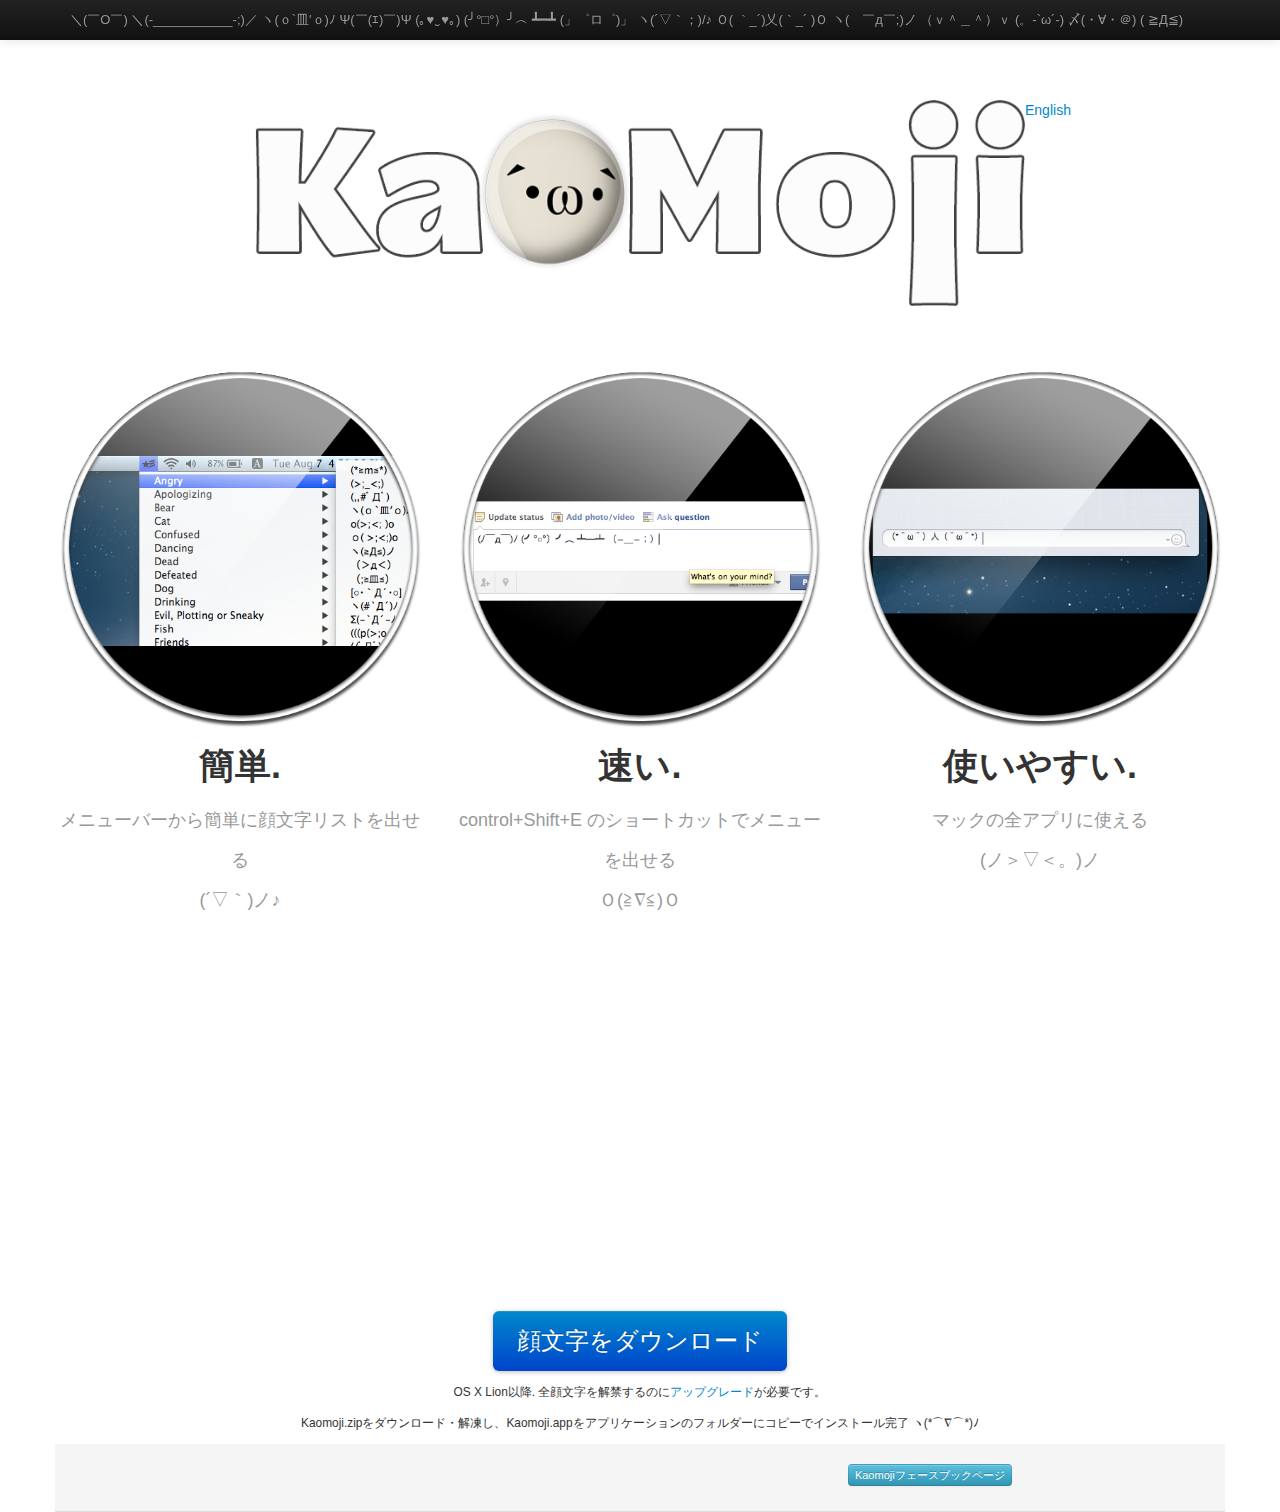
==== ja/index.html @ 056622c2 "fix youtube position" ====
<!DOCTYPE html>
<html lang="en">
  <head>
    <meta charset="utf-8">
    <title>Macで顔文字</title>
    <link rel="shortcut icon" href="../favicon.ico">
    <meta name="viewport" content="width=device-width, initial-scale=1.0">
	<meta name="keywords" content="kaomoji, mac, osx, input, japan, cute, emoji, 顔文字, otaku, text, lion, mountain lion, apple, japanese emoticons, japanese smileys, smileys, emoticons, dropdown, menu, feeling, 顔文字辞書, 辞書, japanese, 日本, 日本人, 可愛い, 日本語入力">
	<meta name="description" content="Kaomoji for Mac (Kaomoji Mac) is a Mac OS X app that lets you enter japanese emoji or kaomoji like this ψ(｀∇´)ψ or this （＾ｖ＾） easily and fast from the dropdown menu. 顔文字 Mac. Mac OS Xに顔文字をインストール。Macでも顔文字。日本語入力か顔文字。">
  <meta name="author" content="Nico Prananta" />
	<meta property="og:title" content="Macで顔文字" />
<meta property="og:type" content="website" />
<meta property="og:url" content="http://kaomojiapp.com/ja/index.html" />
<meta property="og:image" content="http://kaomojiapp.com/assets/img/defaultimage.png" />
<meta property="og:site_name" content="Macで顔文字" />
<meta property="og:description" content="Kaomoji app for Macはドロップダウンメニューからψ(｀∇´)ψ や（＾ｖ＾）のような顔文字を簡単に記入できるマックのアプリです。">
<meta property="fb:admins" content="774582974" />

    <!-- Le styles -->
    <link href="../assets/css/bootstrap.css" rel="stylesheet">
    <link href="../assets/css/docs.css" rel="stylesheet">
    <link href="../assets/js/google-code-prettify/prettify.css" rel="stylesheet">
    <style>
      body {
        padding-top: 60px; /* 60px to make the container go all the way to the bottom of the topbar */
      }
    </style>
    <link href="../assets/css/bootstrap-responsive.css" rel="stylesheet">

    <!-- Le HTML5 shim, for IE6-8 support of HTML5 elements -->
    <!--[if lt IE 9]>
      <script src="http://html5shim.googlecode.com/svn/trunk/html5.js"></script>
    <![endif]-->

    <!-- Le fav and touch icons -->
    <link rel="shortcut icon" href="../assets/ico/favicon.ico">
    <link rel="apple-touch-icon-precomposed" sizes="144x144" href="../assets/ico/apple-touch-icon-144-precomposed.png">
    <link rel="apple-touch-icon-precomposed" sizes="114x114" href="../assets/ico/apple-touch-icon-114-precomposed.png">
    <link rel="apple-touch-icon-precomposed" sizes="72x72" href="../assets/ico/apple-touch-icon-72-precomposed.png">
    <link rel="apple-touch-icon-precomposed" href="../assets/ico/apple-touch-icon-57-precomposed.png">

<script type="text/javascript">

  var _gaq = _gaq || [];
  _gaq.push(['_setAccount', 'UA-34351430-1']);
  _gaq.push(['_setDomainName', 'kaomojiapp.com']);
  _gaq.push(['_trackPageview']);

  (function() {
    var ga = document.createElement('script'); ga.type = 'text/javascript'; ga.async = true;
    ga.src = ('https:' == document.location.protocol ? 'https://ssl' : 'http://www') + '.google-analytics.com/ga.js';
    var s = document.getElementsByTagName('script')[0]; s.parentNode.insertBefore(ga, s);
  })();

</script>

  </head>

  <body>
<div id="fb-root"></div>
<script>(function(d, s, id) {
  var js, fjs = d.getElementsByTagName(s)[0];
  if (d.getElementById(id)) return;
  js = d.createElement(s); js.id = id;
  js.src = "//connect.facebook.net/en_GB/all.js#xfbml=1&appId=428058843906519";
  fjs.parentNode.insertBefore(js, fjs);
}(document, 'script', 'facebook-jssdk'));</script>
    <div class="navbar navbar-inverse navbar-fixed-top">
      <div class="navbar-inner">
        <div class="container">
            <ul class="nav">
              <li class="visible-tablet" align="center"><a href="#">&nbsp;&nbsp;&nbsp;&nbsp;&nbsp;&nbsp;&nbsp;&nbsp;&nbsp;&nbsp;&nbsp;&nbsp;&nbsp;＼(￣O￣)  ＼(-___________-;)／  ヽ(ｏ`皿′ｏ)ﾉ  Ψ(￣(ｴ)￣)Ψ   (｡♥‿♥｡)  (╯°□°）╯︵ ┻━┻  (」゜ロ゜)」ヽ(´▽｀；)/♪</a></li>
              <li class="visible-desktop" align="center"><a href="#">＼(￣O￣)  ＼(-___________-;)／  ヽ(ｏ`皿′ｏ)ﾉ  Ψ(￣(ｴ)￣)Ψ   (｡♥‿♥｡)  (╯°□°）╯︵ ┻━┻  (」゜ロ゜)」  ヽ(´▽｀；)/♪ Ｏ( ｀_´)乂(｀_´ )Ｏ ヽ(　￣д￣;)ノ （ｖ＾＿＾）ｖ (。-`ω´-) 〆(・∀・＠) ( ≧Д≦)</a></li>
              <li class="visible-phone" align="center"><a href="#">＼(￣O￣)  ＼(-___________-;)／  ヽ(ｏ`皿′ｏ)ﾉ </a></li>
            </ul>
        </div>
      </div>
    </div>

    <div class="container">
    	<br/><br/>
    	<div class="row">
    		<div class="span8 offset2">
    			<img src="../assets/img/kaomoji-logo.png">
    		</div>
        <a href="../index.html">English</a>
    	</div>
    	<br/><br/><br/>
    	<div class="row">
    		<div class="span4">
    			<img src="../assets/img/Kaomoji-menubar.png">
    			<h1 align="center">簡単.</h1>
    			<h2 align="center"><small>メニューバーから簡単に顔文字リストを出せる  <br/>(´▽｀)ノ♪</small></h2>
    		</div>
    		<div class="span4">
    			<img src="../assets/img/Kaomoji-facebook.png">
    			<h1 align="center">速い.</h1>
    			<h2 align="center"><small>control+Shift+E のショートカットでメニューを出せる <br/>Ｏ(≧∇≦)Ｏ</small></h2>
    		</div>
    		<div class="span4">
    			<img src="../assets/img/Kaomoji-chat.png">
    			<h1 align="center">使いやすい.</h1>
    			<h2 align="center"><small>マックの全アプリに使える <br/>(ノ＞▽＜。)ノ</small></h2>
    		</div>
    	</div>
    	<br/>
	<div class="row">
	  <div class="span3">
	  </div>
	  <div class="span6">
	    <iframe width="100%" height="320" src="http://www.youtube.com/embed/Njg0Fydg4mU?rel=0" frameborder="0" allowfullscreen></iframe>
	  </div>
	  <div class="span3">
	  </div>
	</div>
	<br/>
	<br/>
    	<p class="kaomoji" align="center">
    		<a href="http://kaomojiapp.com/download/Kaomoji.zip" class="btn btn-primary btn-large" onClick="_gaq.push(['_trackEvent', 'Action', 'Download', 'Kaomoji', 1]);">顔文字をダウンロード</a>
    	</p>
    	<p align="center"><small>OS X Lion以降. 全顔文字を解禁するのに<a href="http://sites.fastspring.com/kaomoji/product/kaomojiformac" target="_blank" onClick="_gaq.push(['_trackEvent', 'Action', 'Buy', 'Kaomoji', 1]);">アップグレード</a>が必要です。</small></p>
      <p align="center"><small>Kaomoji.zipをダウンロード・解凍し、Kaomoji.appをアプリケーションのフォルダーにコピーでインストール完了 ヽ(*⌒∇⌒*)ﾉ</small></p>
    	<div class="bs-docs-social">
    <ul class="bs-docs-social-buttons">
      <li>
        <div style="float:left;" class="fb-like" data-href="http://kaomojiapp.com" data-send="true" data-layout="button_count" data-width="450" data-show-faces="false" data-font="arial"></div>
      </li>
      <li class="follow-btn">
        <div style="float:left;"><iframe allowtransparency="true" frameborder="0" scrolling="no" src="http://platform.twitter.com/widgets/follow_button.1345786147.html#_=1345969129834&amp;id=twitter-widget-1&amp;lang=en&amp;screen_name=kaomojimac&amp;show_count=true&amp;show_screen_name=true&amp;size=m" class="twitter-follow-button" style="width: 205px; height: 20px; " title="Twitter Follow Button" data-twttr-rendered="true"></iframe></div>
      </li>
      <li class="tweet-btn">
        <div style="float:left;"><iframe allowtransparency="true" frameborder="0" scrolling="no" src="http://platform.twitter.com/widgets/tweet_button.1345786147.html#_=1345969129831&amp;count=horizontal&amp;id=twitter-widget-0&amp;lang=en&amp;original_referer=http%3A%2F%2Fkaomojiapp.com&amp;related=mdo%3ACreator%20of%20Twitter%20Bootstrap&amp;size=m&amp;text=Kaomoji%20for%20Mac%20%CE%A8(%C2%B4%E2%96%BD%EF%BD%80)%CE%A8&amp;url=http%3A%2F%2Fkaomojiapp.com&amp;via=kaomojimac" class="twitter-share-button twitter-count-horizontal" style="width: 80px; height: 20px; marginheight: 0px; align: middle;" title="Twitter Tweet Button" data-twttr-rendered="true"></iframe></div>
      </li>
      <li class="twitter-btn">
        <div style="float:left;"><iframe allowtransparency="true" frameborder="0" scrolling="no" src="http://platform.twitter.com/widgets/follow_button.1345786147.html#_=1345969129834&amp;id=twitter-widget-1&amp;lang=en&amp;screen_name=nicnocquee&amp;show_count=true&amp;show_screen_name=true&amp;size=m" class="twitter-follow-button" style="width: 215px; height: 20px; margin: auto;" title="Twitter Follow Button" data-twttr-rendered="true"></iframe></div>
      </li>
      <li class="fb-btn">
        <div style="float:left; margin:0 0 0 0;"><a href="https://www.facebook.com/pages/Kaomoji-for-Mac/274386012676783" target="_blank" class="btn btn-mini btn-info">Kaomojiフェースブックページ</a></div>
      </li>
    </ul>
  </div>
    </div> <!-- /container -->

    <!-- Le javascript
    ================================================== -->
    <!-- Placed at the end of the document so the pages load faster -->
    <script src="../assets/js/jquery.js"></script>
    <script src="../assets/js/bootstrap-transition.js"></script>
    <script src="../assets/js/bootstrap-alert.js"></script>
    <script src="../assets/js/bootstrap-modal.js"></script>
    <script src="../assets/js/bootstrap-dropdown.js"></script>
    <script src="../assets/js/bootstrap-scrollspy.js"></script>
    <script src="../assets/js/bootstrap-tab.js"></script>
    <script src="../assets/js/bootstrap-tooltip.js"></script>
    <script src="../assets/js/bootstrap-popover.js"></script>
    <script src="../assets/js/bootstrap-button.js"></script>
    <script src="../assets/js/bootstrap-collapse.js"></script>
    <script src="../assets/js/bootstrap-carousel.js"></script>
    <script src="../assets/js/bootstrap-typeahead.js"></script>


  </body>
</html>
---- assets/css/docs.css ----
/* Add additional stylesheets below
-------------------------------------------------- */
/*
  Bootstrap's documentation styles
  Special styles for presenting Bootstrap's documentation and examples
*/



/* Body and structure
-------------------------------------------------- */

body {
  position: relative;
  padding-top: 40px;
}

/* Code in headings */
h3 code {
  font-size: 14px;
  font-weight: normal;
}



/* Tweak navbar brand link to be super sleek
-------------------------------------------------- */

body > .navbar {
  font-size: 13px;
}

/* Change the docs' brand */
body > .navbar .brand {
  padding-right: 0;
  padding-left: 0;
  margin-left: 20px;
  float: right;
  font-weight: bold;
  color: #000;
  text-shadow: 0 1px 0 rgba(255,255,255,.1), 0 0 30px rgba(255,255,255,.125);
  -webkit-transition: all .2s linear;
     -moz-transition: all .2s linear;
          transition: all .2s linear;
}
body > .navbar .brand:hover {
  text-decoration: none;
  text-shadow: 0 1px 0 rgba(255,255,255,.1), 0 0 30px rgba(255,255,255,.4);
}


/* Sections
-------------------------------------------------- */

/* padding for in-page bookmarks and fixed navbar */
section {
  padding-top: 30px;
}
section > .page-header,
section > .lead {
  color: #5a5a5a;
}
section > ul li {
  margin-bottom: 5px;
}

/* Separators (hr) */
.bs-docs-separator {
  margin: 40px 0 39px;
}

/* Faded out hr */
hr.soften {
  height: 1px;
  margin: 70px 0;
  background-image: -webkit-linear-gradient(left, rgba(0,0,0,0), rgba(0,0,0,.1), rgba(0,0,0,0));
  background-image:    -moz-linear-gradient(left, rgba(0,0,0,0), rgba(0,0,0,.1), rgba(0,0,0,0));
  background-image:     -ms-linear-gradient(left, rgba(0,0,0,0), rgba(0,0,0,.1), rgba(0,0,0,0));
  background-image:      -o-linear-gradient(left, rgba(0,0,0,0), rgba(0,0,0,.1), rgba(0,0,0,0));
  border: 0;
}



/* Jumbotrons
-------------------------------------------------- */

/* Base class
------------------------- */
.jumbotron {
  position: relative;
  padding: 40px 0;
  color: #fff;
  text-align: center;
  text-shadow: 0 1px 3px rgba(0,0,0,.4), 0 0 30px rgba(0,0,0,.075);
  background: #020031; /* Old browsers */
  background: -moz-linear-gradient(45deg,  #020031 0%, #6d3353 100%); /* FF3.6+ */
  background: -webkit-gradient(linear, left bottom, right top, color-stop(0%,#020031), color-stop(100%,#6d3353)); /* Chrome,Safari4+ */
  background: -webkit-linear-gradient(45deg,  #020031 0%,#6d3353 100%); /* Chrome10+,Safari5.1+ */
  background: -o-linear-gradient(45deg,  #020031 0%,#6d3353 100%); /* Opera 11.10+ */
  background: -ms-linear-gradient(45deg,  #020031 0%,#6d3353 100%); /* IE10+ */
  background: linear-gradient(45deg,  #020031 0%,#6d3353 100%); /* W3C */
  filter: progid:DXImageTransform.Microsoft.gradient( startColorstr='#020031', endColorstr='#6d3353',GradientType=1 ); /* IE6-9 fallback on horizontal gradient */
  -webkit-box-shadow: inset 0 3px 7px rgba(0,0,0,.2), inset 0 -3px 7px rgba(0,0,0,.2);
     -moz-box-shadow: inset 0 3px 7px rgba(0,0,0,.2), inset 0 -3px 7px rgba(0,0,0,.2);
          box-shadow: inset 0 3px 7px rgba(0,0,0,.2), inset 0 -3px 7px rgba(0,0,0,.2);
}
.jumbotron h1 {
  font-size: 80px;
  font-weight: bold;
  letter-spacing: -1px;
  line-height: 1;
}
.jumbotron p {
  font-size: 24px;
  font-weight: 300;
  line-height: 30px;
  margin-bottom: 30px;
}

/* Link styles (used on .masthead-links as well) */
.jumbotron a {
  color: #fff;
  color: rgba(255,255,255,.5);
  -webkit-transition: all .2s ease-in-out;
     -moz-transition: all .2s ease-in-out;
          transition: all .2s ease-in-out;
}
.jumbotron a:hover {
  color: #fff;
  text-shadow: 0 0 10px rgba(255,255,255,.25);
}

/* Download button */
@-webkit-keyframes downloadButton {
  from { box-shadow: inset 0 1px 0 rgba(255,255,255,.1), 0 1px 5px rgba(0,0,0,.25), 0 2px 10px rgba(0,68,204,.5); }
  50% {  box-shadow: inset 0 1px 0 rgba(255,255,255,.1), 0 1px 5px rgba(0,0,0,.25), 0 2px 25px rgba(0,68,204,.9); }
  to {   box-shadow: inset 0 1px 0 rgba(255,255,255,.1), 0 1px 5px rgba(0,0,0,.25), 0 2px 10px rgba(0,68,204,.5); }
}
@-moz-keyframes downloadButton {
  from { box-shadow: inset 0 1px 0 rgba(255,255,255,.1), 0 1px 5px rgba(0,0,0,.25), 0 2px 10px rgba(0,68,204,.5); }
  50% {  box-shadow: inset 0 1px 0 rgba(255,255,255,.1), 0 1px 5px rgba(0,0,0,.25), 0 2px 25px rgba(0,68,204,.9); }
  to {   box-shadow: inset 0 1px 0 rgba(255,255,255,.1), 0 1px 5px rgba(0,0,0,.25), 0 2px 10px rgba(0,68,204,.5); }
}
.masthead .btn {
  padding: 14px 24px;
  font-size: 24px;
  font-weight: 200;
  color: #fff; /* redeclare to override the `.jumbotron a` */
  border: 0;
  -webkit-border-radius: 6px;
     -moz-border-radius: 6px;
          border-radius: 6px;
  -webkit-box-shadow: inset 0 1px 0 rgba(255,255,255,.1), 0 1px 5px rgba(0,0,0,.25), 0 2px 10px rgba(0,68,204,.01);
     -moz-box-shadow: inset 0 1px 0 rgba(255,255,255,.1), 0 1px 5px rgba(0,0,0,.25), 0 2px 10px rgba(0,68,204,.01);
          box-shadow: inset 0 1px 0 rgba(255,255,255,.1), 0 1px 5px rgba(0,0,0,.25), 0 2px 10px rgba(0,68,204,.01);
  -webkit-animation-name: downloadButton;
     -moz-animation-name: downloadButton;
  -webkit-animation-duration: 1.5s;
     -moz-animation-duration: 1.5s;
  -webkit-animation-iteration-count: infinite;
     -moz-animation-iteration-count: infinite;
  -webkit-transition: none;
     -moz-transition: none;
          transition: none;

}

.masthead .btn:active {
  -webkit-box-shadow: inset 0 2px 4px rgba(0,0,0,.1), 0 1px 0 rgba(255,255,255,.1);
     -moz-box-shadow: inset 0 2px 4px rgba(0,0,0,.1), 0 1px 0 rgba(255,255,255,.1);
          box-shadow: inset 0 2px 4px rgba(0,0,0,.1), 0 1px 0 rgba(255,255,255,.1);
}

.kaomoji .btn:active {
  -webkit-box-shadow: inset 0 2px 4px rgba(0,0,0,.1), 0 1px 0 rgba(255,255,255,.1);
     -moz-box-shadow: inset 0 2px 4px rgba(0,0,0,.1), 0 1px 0 rgba(255,255,255,.1);
          box-shadow: inset 0 2px 4px rgba(0,0,0,.1), 0 1px 0 rgba(255,255,255,.1);
}

.kaomoji .btn {
  padding: 14px 24px;
  font-size: 24px;
  font-weight: 200;
  color: #fff; /* redeclare to override the `.jumbotron a` */
  border: 0;
  -webkit-border-radius: 6px;
     -moz-border-radius: 6px;
          border-radius: 6px;
  -webkit-box-shadow: inset 0 1px 0 rgba(255,255,255,.1), 0 1px 5px rgba(0,0,0,.25), 0 2px 10px rgba(0,68,204,.01);
     -moz-box-shadow: inset 0 1px 0 rgba(255,255,255,.1), 0 1px 5px rgba(0,0,0,.25), 0 2px 10px rgba(0,68,204,.01);
          box-shadow: inset 0 1px 0 rgba(255,255,255,.1), 0 1px 5px rgba(0,0,0,.25), 0 2px 10px rgba(0,68,204,.01);
  -webkit-animation-name: downloadButton;
     -moz-animation-name: downloadButton;
  -webkit-animation-duration: 1.5s;
     -moz-animation-duration: 1.5s;
  -webkit-animation-iteration-count: infinite;
     -moz-animation-iteration-count: infinite;
  -webkit-transition: none;
     -moz-transition: none;
          transition: none;

}
/* Pattern overlay
------------------------- */
.jumbotron .container {
  position: relative;
  z-index: 2;
}
.jumbotron:after {
  content: '';
  display: block;
  position: absolute;
  top: 0;
  right: 0;
  bottom: 0;
  left: 0;
  background: url(../img/bs-docs-masthead-pattern.png) repeat center center;
  opacity: .4;
}

/* Masthead (docs home)
------------------------- */
.masthead {
  padding: 70px 0 80px;
  margin-bottom: 0;
  color: #fff;
}
.masthead h1 {
  font-size: 120px;
  line-height: 1;
  letter-spacing: -2px;
}
.masthead p {
  font-size: 40px;
  font-weight: 200;
  line-height: 1.25;
}

/* Textual links in masthead */
.masthead-links {
  margin: 0;
  list-style: none;
}
.masthead-links li {
  display: inline;
  padding: 0 10px;
  color: rgba(255,255,255,.25);
}

/* Social proof buttons from GitHub & Twitter */
.bs-docs-social {
  padding: 15px 0;
  text-align: center;
  background-color: #f5f5f5;
  border-top: 1px solid #fff;
  border-bottom: 1px solid #ddd;
}

/* Quick links on Home */
.bs-docs-social-buttons {
  margin-left: 0;
  margin-bottom: 0;
  padding-left: 0;
  list-style: none;
}
.bs-docs-social-buttons li {
  display: inline-block;
  padding: 5px 8px;
  line-height: 1;
  *display: inline;
  *zoom: 1;
}

/* Subhead (other pages)
------------------------- */
.subhead {
  text-align: left;
  border-bottom: 1px solid #ddd;
}
.subhead h1 {
  font-size: 60px;
}
.subhead p {
  margin-bottom: 20px;
}
.subhead .navbar {
  display: none;
}



/* Marketing section of Overview
-------------------------------------------------- */

.marketing {
  text-align: center;
  color: #5a5a5a;
}
.marketing h1 {
  margin: 60px 0 10px;
  font-size: 60px;
  font-weight: 200;
  line-height: 1;
  letter-spacing: -1px;
}
.marketing h2 {
  font-weight: 200;
  margin-bottom: 5px;
}
.marketing p {
  font-size: 16px;
  line-height: 1.5;
}
.marketing .marketing-byline {
  margin-bottom: 40px;
  font-size: 20px;
  font-weight: 300;
  line-height: 25px;
  color: #999;
}
.marketing img {
  display: block;
  margin: 0 auto 30px;
}



/* Footer
-------------------------------------------------- */

.footer {
  padding: 70px 0;
  margin-top: 70px;
  border-top: 1px solid #e5e5e5;
  background-color: #f5f5f5;
}
.footer p {
  margin-bottom: 0;
  color: #777;
}

.footer-links {
  margin: 10px 0;
}
.footer-links li {
  display: inline-block;
  margin-right: 10px;
  vertical-align: middle;
}



/* Special grid styles
-------------------------------------------------- */

.show-grid {
  margin-top: 10px;
  margin-bottom: 20px;
}
.show-grid [class*="span"] {
  background-color: #eee;
  text-align: center;
  -webkit-border-radius: 3px;
     -moz-border-radius: 3px;
          border-radius: 3px;
  min-height: 40px;
  line-height: 40px;
}
.show-grid:hover [class*="span"] {
  background: #ddd;
}
.show-grid .show-grid {
  margin-top: 0;
  margin-bottom: 0;
}
.show-grid .show-grid [class*="span"] {
  background-color: #ccc;
}



/* Mini layout previews
-------------------------------------------------- */
.mini-layout {
  border: 1px solid #ddd;
  -webkit-border-radius: 6px;
     -moz-border-radius: 6px;
          border-radius: 6px;
  -webkit-box-shadow: 0 1px 2px rgba(0,0,0,.075);
     -moz-box-shadow: 0 1px 2px rgba(0,0,0,.075);
          box-shadow: 0 1px 2px rgba(0,0,0,.075);
}
.mini-layout,
.mini-layout .mini-layout-body,
.mini-layout.fluid .mini-layout-sidebar {
  height: 300px;
}
.mini-layout {
  margin-bottom: 20px;
  padding: 9px;
}
.mini-layout div {
  -webkit-border-radius: 3px;
     -moz-border-radius: 3px;
          border-radius: 3px;
}
.mini-layout .mini-layout-body {
  background-color: #dceaf4;
  margin: 0 auto;
  width: 70%;
}
.mini-layout.fluid .mini-layout-sidebar,
.mini-layout.fluid .mini-layout-header,
.mini-layout.fluid .mini-layout-body {
  float: left;
}
.mini-layout.fluid .mini-layout-sidebar {
  background-color: #bbd8e9;
  width: 20%;
}
.mini-layout.fluid .mini-layout-body {
  width: 77.5%;
  margin-left: 2.5%;
}



/* Download page
-------------------------------------------------- */

.download .page-header {
  margin-top: 36px;
}
.page-header .toggle-all {
  margin-top: 5px;
}

/* Space out h3s when following a section */
.download h3 {
  margin-bottom: 5px;
}
.download-builder input + h3,
.download-builder .checkbox + h3 {
  margin-top: 9px;
}

/* Fields for variables */
.download-builder input[type=text] {
  margin-bottom: 9px;
  font-family: Menlo, Monaco, "Courier New", monospace;
  font-size: 12px;
  color: #d14;
}
.download-builder input[type=text]:focus {
  background-color: #fff;
}

/* Custom, larger checkbox labels */
.download .checkbox {
  padding: 6px 10px 6px 25px;
  font-size: 13px;
  line-height: 18px;
  color: #555;
  background-color: #f9f9f9;
  -webkit-border-radius: 3px;
     -moz-border-radius: 3px;
          border-radius: 3px;
  cursor: pointer;
}
.download .checkbox:hover {
  color: #333;
  background-color: #f5f5f5;
}
.download .checkbox small {
  font-size: 12px;
  color: #777;
}

/* Variables section */
#variables label {
  margin-bottom: 0;
}

/* Giant download button */
.download-btn {
  margin: 36px 0 108px;
}
#download p,
#download h4 {
  max-width: 50%;
  margin: 0 auto;
  color: #999;
  text-align: center;
}
#download h4 {
  margin-bottom: 0;
}
#download p {
  margin-bottom: 18px;
}
.download-btn .btn {
  display: block;
  width: auto;
  padding: 19px 24px;
  margin-bottom: 27px;
  font-size: 30px;
  line-height: 1;
  text-align: center;
  -webkit-border-radius: 6px;
     -moz-border-radius: 6px;
          border-radius: 6px;
}



/* Misc
-------------------------------------------------- */

/* Make tables spaced out a bit more */
h2 + table,
h3 + table,
h4 + table,
h2 + .row {
  margin-top: 5px;
}

/* Example sites showcase */
.example-sites {
  xmargin-left: 20px;
}
.example-sites img {
  max-width: 100%;
  margin: 0 auto;
}

.scrollspy-example {
  height: 200px;
  overflow: auto;
  position: relative;
}


/* Fake the :focus state to demo it */
.focused {
  border-color: rgba(82,168,236,.8);
  -webkit-box-shadow: inset 0 1px 3px rgba(0,0,0,.1), 0 0 8px rgba(82,168,236,.6);
     -moz-box-shadow: inset 0 1px 3px rgba(0,0,0,.1), 0 0 8px rgba(82,168,236,.6);
          box-shadow: inset 0 1px 3px rgba(0,0,0,.1), 0 0 8px rgba(82,168,236,.6);
  outline: 0;
}

/* For input sizes, make them display block */
.docs-input-sizes select,
.docs-input-sizes input[type=text] {
  display: block;
  margin-bottom: 9px;
}

/* Icons
------------------------- */
.the-icons {
  margin-left: 0;
  list-style: none;
}
.the-icons li {
  float: left;
  width: 25%;
  line-height: 25px;
}
.the-icons i:hover {
  background-color: rgba(255,0,0,.25);
}

/* Eaxmples page
------------------------- */
.bootstrap-examples p {
  font-size: 13px;
  line-height: 18px;
}
.bootstrap-examples .thumbnail {
  margin-bottom: 9px;
  background-color: #fff;
}



/* Bootstrap code examples
-------------------------------------------------- */

/* Base class */
.bs-docs-example {
  position: relative;
  margin: 15px 0;
  padding: 39px 19px 14px;
  *padding-top: 19px;
  background-color: #fff;
  border: 1px solid #ddd;
  -webkit-border-radius: 4px;
     -moz-border-radius: 4px;
          border-radius: 4px;
}

/* Echo out a label for the example */
.bs-docs-example:after {
  content: "Example";
  position: absolute;
  top: -1px;
  left: -1px;
  padding: 3px 7px;
  font-size: 12px;
  font-weight: bold;
  background-color: #f5f5f5;
  border: 1px solid #ddd;
  color: #9da0a4;
  -webkit-border-radius: 4px 0 4px 0;
     -moz-border-radius: 4px 0 4px 0;
          border-radius: 4px 0 4px 0;
}

/* Remove spacing between an example and it's code */
.bs-docs-example + .prettyprint {
  margin-top: -20px;
  padding-top: 15px;
}

/* Tweak examples
------------------------- */
.bs-docs-example > p:last-child {
  margin-bottom: 0;
}
.bs-docs-example .table,
.bs-docs-example .progress,
.bs-docs-example .well,
.bs-docs-example .alert,
.bs-docs-example .hero-unit,
.bs-docs-example .pagination,
.bs-docs-example .navbar,
.bs-docs-example > .nav,
.bs-docs-example blockquote {
  margin-bottom: 5px;
}
.bs-docs-example .pagination {
  margin-top: 0;
}
.bs-navbar-top-example,
.bs-navbar-bottom-example {
  z-index: 1;
  padding: 0;
  height: 90px;
  overflow: hidden; /* cut the drop shadows off */
}
.bs-navbar-top-example .navbar-fixed-top,
.bs-navbar-bottom-example .navbar-fixed-bottom {
  margin-left: 0;
  margin-right: 0;
}
.bs-navbar-top-example {
  -webkit-border-radius: 0 0 4px 4px;
     -moz-border-radius: 0 0 4px 4px;
          border-radius: 0 0 4px 4px;
}
.bs-navbar-top-example:after {
  top: auto;
  bottom: -1px;
  -webkit-border-radius: 0 4px 0 4px;
     -moz-border-radius: 0 4px 0 4px;
          border-radius: 0 4px 0 4px;
}
.bs-navbar-bottom-example {
  -webkit-border-radius: 4px 4px 0 0;
     -moz-border-radius: 4px 4px 0 0;
          border-radius: 4px 4px 0 0;
}
.bs-navbar-bottom-example .navbar {
  margin-bottom: 0;
}
form.bs-docs-example {
  padding-bottom: 19px;
}
.bs-docs-example .lead {
  font-size: 18px;
  line-height: 24px;
}

/* Images */
.bs-docs-example-images img {
  margin: 10px;
  display: inline-block;
}

/* Tooltips */
.bs-docs-tooltip-examples {
  text-align: center;
  margin: 0 0 10px;
  list-style: none;
}
.bs-docs-tooltip-examples li {
  display: inline;
  padding: 0 10px;
}

/* Popovers */
.bs-docs-example-popover {
  padding-bottom: 24px;
  background-color: #f9f9f9;
}
.bs-docs-example-popover .popover {
  position: relative;
  display: block;
  float: left;
  width: 260px;
  margin: 20px;
}



/* Responsive docs
-------------------------------------------------- */

/* Utility classes table
------------------------- */
.responsive-utilities th small {
  display: block;
  font-weight: normal;
  color: #999;
}
.responsive-utilities tbody th {
  font-weight: normal;
}
.responsive-utilities td {
  text-align: center;
}
.responsive-utilities td.is-visible {
  color: #468847;
  background-color: #dff0d8 !important;
}
.responsive-utilities td.is-hidden {
  color: #ccc;
  background-color: #f9f9f9 !important;
}

/* Responsive tests
------------------------- */
.responsive-utilities-test {
  margin-top: 5px;
  margin-left: 0;
  list-style: none;
  overflow: hidden; /* clear floats */
}
.responsive-utilities-test li {
  position: relative;
  float: left;
  width: 25%;
  height: 43px;
  font-size: 14px;
  font-weight: bold;
  line-height: 43px;
  color: #999;
  text-align: center;
  border: 1px solid #ddd;
  -webkit-border-radius: 4px;
     -moz-border-radius: 4px;
          border-radius: 4px;
}
.responsive-utilities-test li + li {
  margin-left: 10px;
}
.responsive-utilities-test span {
  position: absolute;
  top:    -1px;
  left:   -1px;
  right:  -1px;
  bottom: -1px;
  -webkit-border-radius: 4px;
     -moz-border-radius: 4px;
          border-radius: 4px;
}
.responsive-utilities-test span {
  color: #468847;
  background-color: #dff0d8;
  border: 1px solid #d6e9c6;
}



/* Sidenav for Docs
-------------------------------------------------- */

/* prevent column from collapsing when affixing */
.span3 {
  min-height: 1px;
}

.bs-docs-sidenav {
  width: 228px;
  margin: 30px 0 0;
  padding: 0;
  background-color: #fff;
  -webkit-border-radius: 6px;
     -moz-border-radius: 6px;
          border-radius: 6px;
  -webkit-box-shadow: 0 1px 4px rgba(0,0,0,.065);
     -moz-box-shadow: 0 1px 4px rgba(0,0,0,.065);
          box-shadow: 0 1px 4px rgba(0,0,0,.065);
}
.bs-docs-sidenav > li > a {
  display: block;
  *width: 190px;
  margin: 0 0 -1px;
  padding: 8px 14px;
  border: 1px solid #e5e5e5;
}
.bs-docs-sidenav > li:first-child > a {
  -webkit-border-radius: 6px 6px 0 0;
     -moz-border-radius: 6px 6px 0 0;
          border-radius: 6px 6px 0 0;
}
.bs-docs-sidenav > li:last-child > a {
  -webkit-border-radius: 0 0 6px 6px;
     -moz-border-radius: 0 0 6px 6px;
          border-radius: 0 0 6px 6px;
}
.bs-docs-sidenav > .active > a {
  position: relative;
  z-index: 2;
  padding: 9px 15px;
  border: 0;
  text-shadow: 0 1px 0 rgba(0,0,0,.15);
  -webkit-box-shadow: inset 1px 0 0 rgba(0,0,0,.1), inset -1px 0 0 rgba(0,0,0,.1);
     -moz-box-shadow: inset 1px 0 0 rgba(0,0,0,.1), inset -1px 0 0 rgba(0,0,0,.1);
          box-shadow: inset 1px 0 0 rgba(0,0,0,.1), inset -1px 0 0 rgba(0,0,0,.1);
}
/* Chevrons */
.bs-docs-sidenav .icon-chevron-right {
  float: right;
  margin-top: 2px;
  margin-right: -6px;
  opacity: .25;
}
.bs-docs-sidenav > li > a:hover {
  background-color: #f5f5f5;
}
.bs-docs-sidenav a:hover .icon-chevron-right {
  opacity: .5;
}
.bs-docs-sidenav .active .icon-chevron-right,
.bs-docs-sidenav .active a:hover .icon-chevron-right {
  background-image: url(../img/glyphicons-halflings-white.png);
  opacity: 1;
}
.bs-docs-sidenav.affix {
  top: 40px;
}
.bs-docs-sidenav.affix-bottom {
  position: absolute;
  top: auto;
  bottom: 270px;
}




/* Responsive
-------------------------------------------------- */

/* Desktop large
------------------------- */
@media (min-width: 1200px) {
  .bs-docs-container {
    max-width: 970px;
  }
  .bs-docs-sidenav {
    width: 258px;
  }
}

/* Desktop
------------------------- */
@media (max-width: 980px) {
  /* Unfloat brand */
  body > .navbar-fixed-top .brand {
    float: left;
    margin-left: 0;
    padding-left: 10px;
    padding-right: 10px;
  }

  /* Inline-block quick links for more spacing */
  .quick-links li {
    display: inline-block;
    margin: 5px;
  }

  /* When affixed, space properly */
  .bs-docs-sidenav {
    top: 0;
    margin-top: 30px;
    margin-right: 0;
  }
}

/* Tablet to desktop
------------------------- */
@media (min-width: 768px) and (max-width: 980px) {
  /* Remove any padding from the body */
  body {
    padding-top: 0;
  }
  /* Widen masthead and social buttons to fill body padding */
  .jumbotron {
    margin-top: -20px; /* Offset bottom margin on .navbar */
  }
  /* Adjust sidenav width */
  .bs-docs-sidenav {
    width: 166px;
    margin-top: 20px;
  }
  .bs-docs-sidenav.affix {
    top: 0;
  }
}

/* Tablet
------------------------- */
@media (max-width: 768px) {
  /* Remove any padding from the body */
  body {
    padding-top: 0;
  }

  /* Widen masthead and social buttons to fill body padding */
  .jumbotron {
    padding: 40px 20px;
    margin-top:   -20px; /* Offset bottom margin on .navbar */
    margin-right: -20px;
    margin-left:  -20px;
  }
  .masthead h1 {
    font-size: 90px;
  }
  .masthead p,
  .masthead .btn {
    font-size: 24px;
  }
  .marketing .span4 {
    margin-bottom: 40px;
  }
  .bs-docs-social {
    margin: 0 -20px;
  }

  /* Space out the show-grid examples */
  .show-grid [class*="span"] {
    margin-bottom: 5px;
  }

  /* Sidenav */
  .bs-docs-sidenav {
    width: auto;
    margin-bottom: 20px;
  }
  .bs-docs-sidenav.affix {
    position: static;
    width: auto;
    top: 0;
  }

  /* Unfloat the back to top link in footer */
  .footer {
    margin-left: -20px;
    margin-right: -20px;
    padding-left: 20px;
    padding-right: 20px;
  }
  .footer p {
    margin-bottom: 9px;
  }
}

/* Landscape phones
------------------------- */
@media (max-width: 480px) {
  /* Remove padding above jumbotron */
  body {
    padding-top: 0;
  }

  /* Change up some type stuff */
  h2 small {
    display: block;
  }

  /* Downsize the jumbotrons */
  .jumbotron h1 {
    font-size: 60px;
  }
  .jumbotron p,
  .jumbotron .btn {
    font-size: 20px;
  }
  .jumbotron .btn {
    display: block;
    margin: 0 auto;
  }

  /* center align subhead text like the masthead */
  .subhead h1,
  .subhead p {
    text-align: center;
  }

  /* Marketing on home */
  .marketing h1 {
    font-size: 40px;
  }

  /* center example sites */
  .example-sites {
    margin-left: 0;
  }
  .example-sites > li {
    float: none;
    display: block;
    max-width: 280px;
    margin: 0 auto 18px;
    text-align: center;
  }
  .example-sites .thumbnail > img {
    max-width: 270px;
  }

  /* Do our best to make tables work in narrow viewports */
  table code {
    white-space: normal;
    word-wrap: break-word;
    word-break: break-all;
  }

  /* Modal example */
  .modal-example .modal {
    position: relative;
    top: auto;
    right: auto;
    bottom: auto;
    left: auto;
  }

  /* Unfloat the back to top in footer to prevent odd text wrapping */
  .footer .pull-right {
    float: none;
  }
}
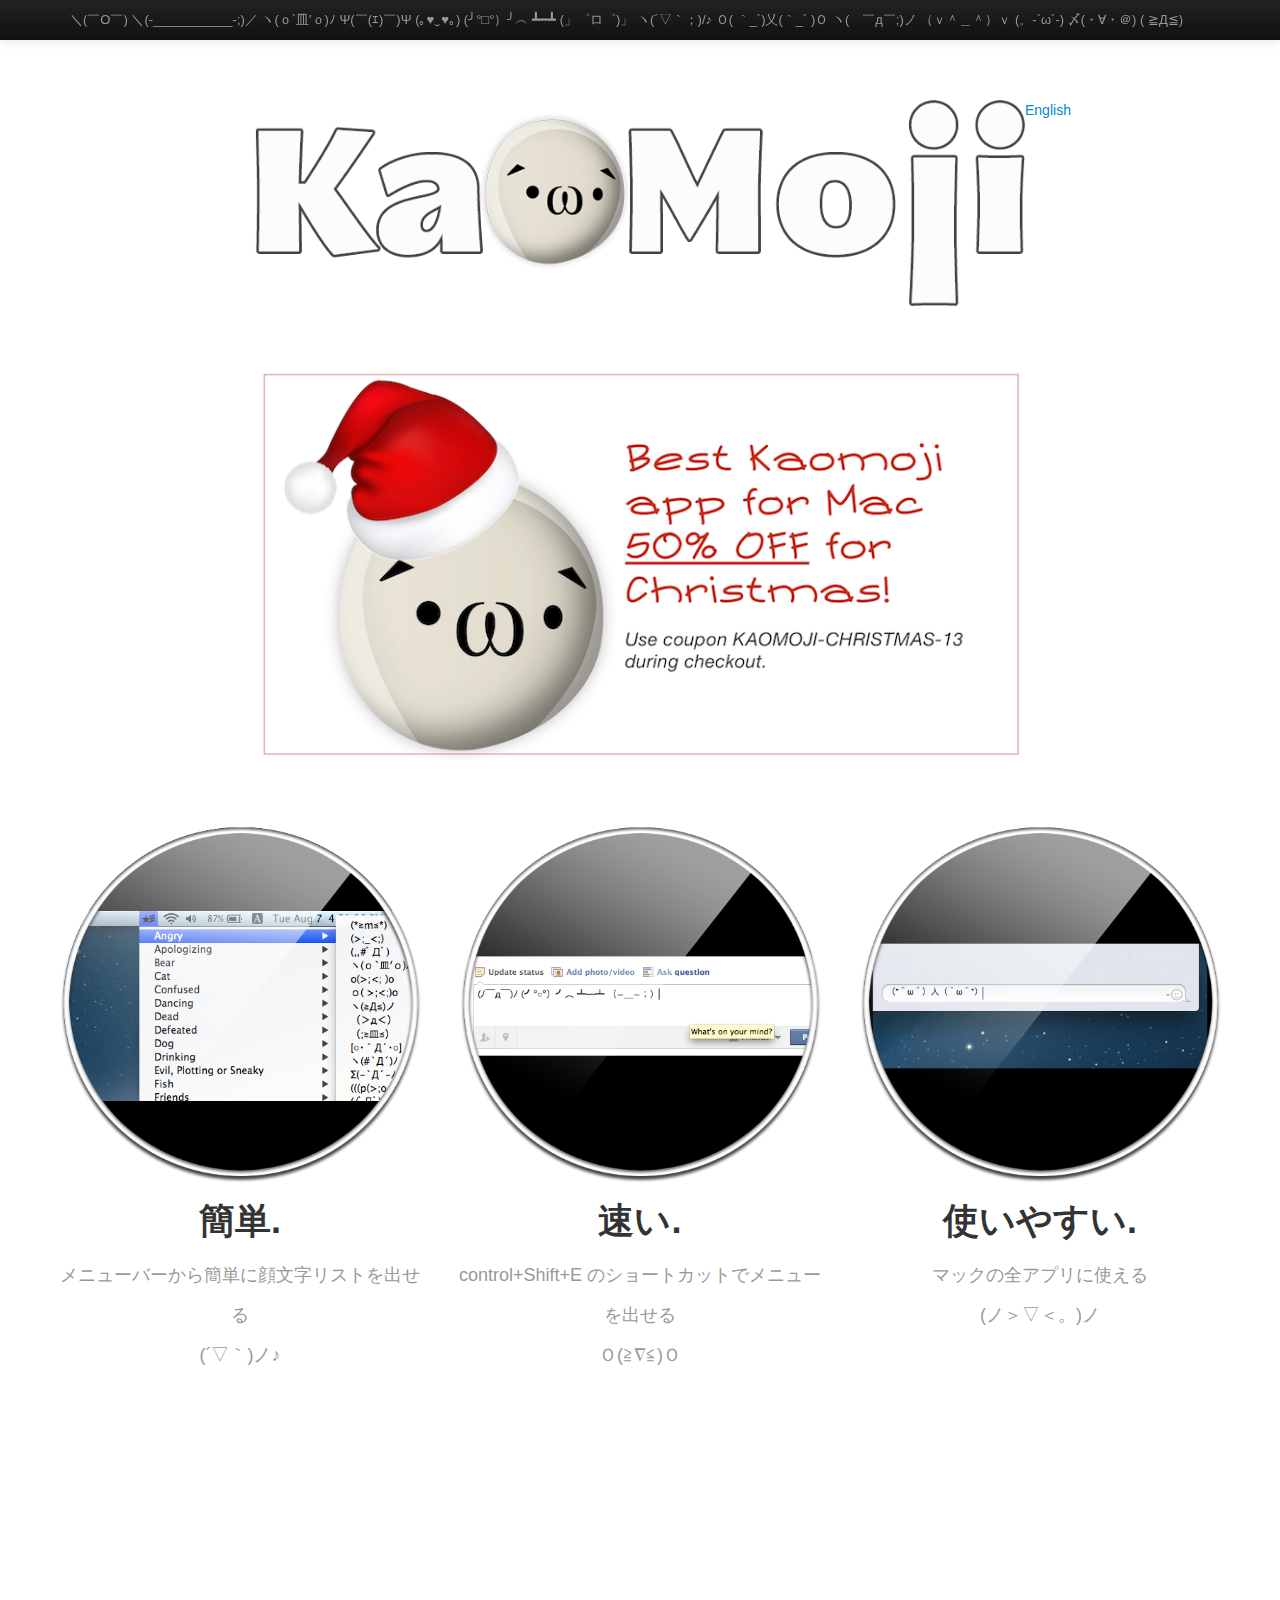
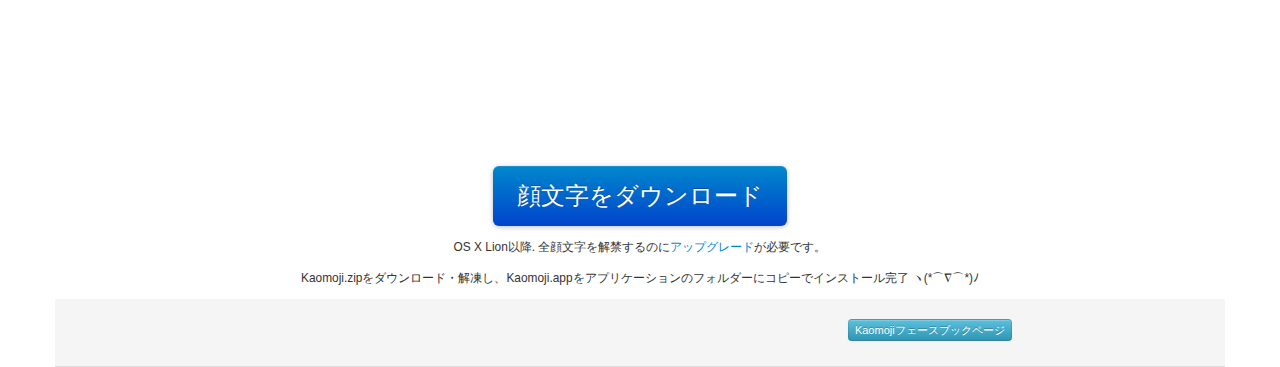
==== commit 9f8f683a: "christmas deal" ====
--- a/ja/index.html
+++ b/ja/index.html
@@ -87,6 +87,12 @@
     	</div>
     	<br/><br/><br/>
     	<div class="row">
+    		<div class="span8 offset2">
+    			<img src="../assets/img/kaomoji-christmas-deal.jpg">
+    		</div>
+    	</div>
+    	<br/><br/><br/>
+    	<div class="row">
     		<div class="span4">
     			<img src="../assets/img/Kaomoji-menubar.png">
     			<h1 align="center">簡単.</h1>
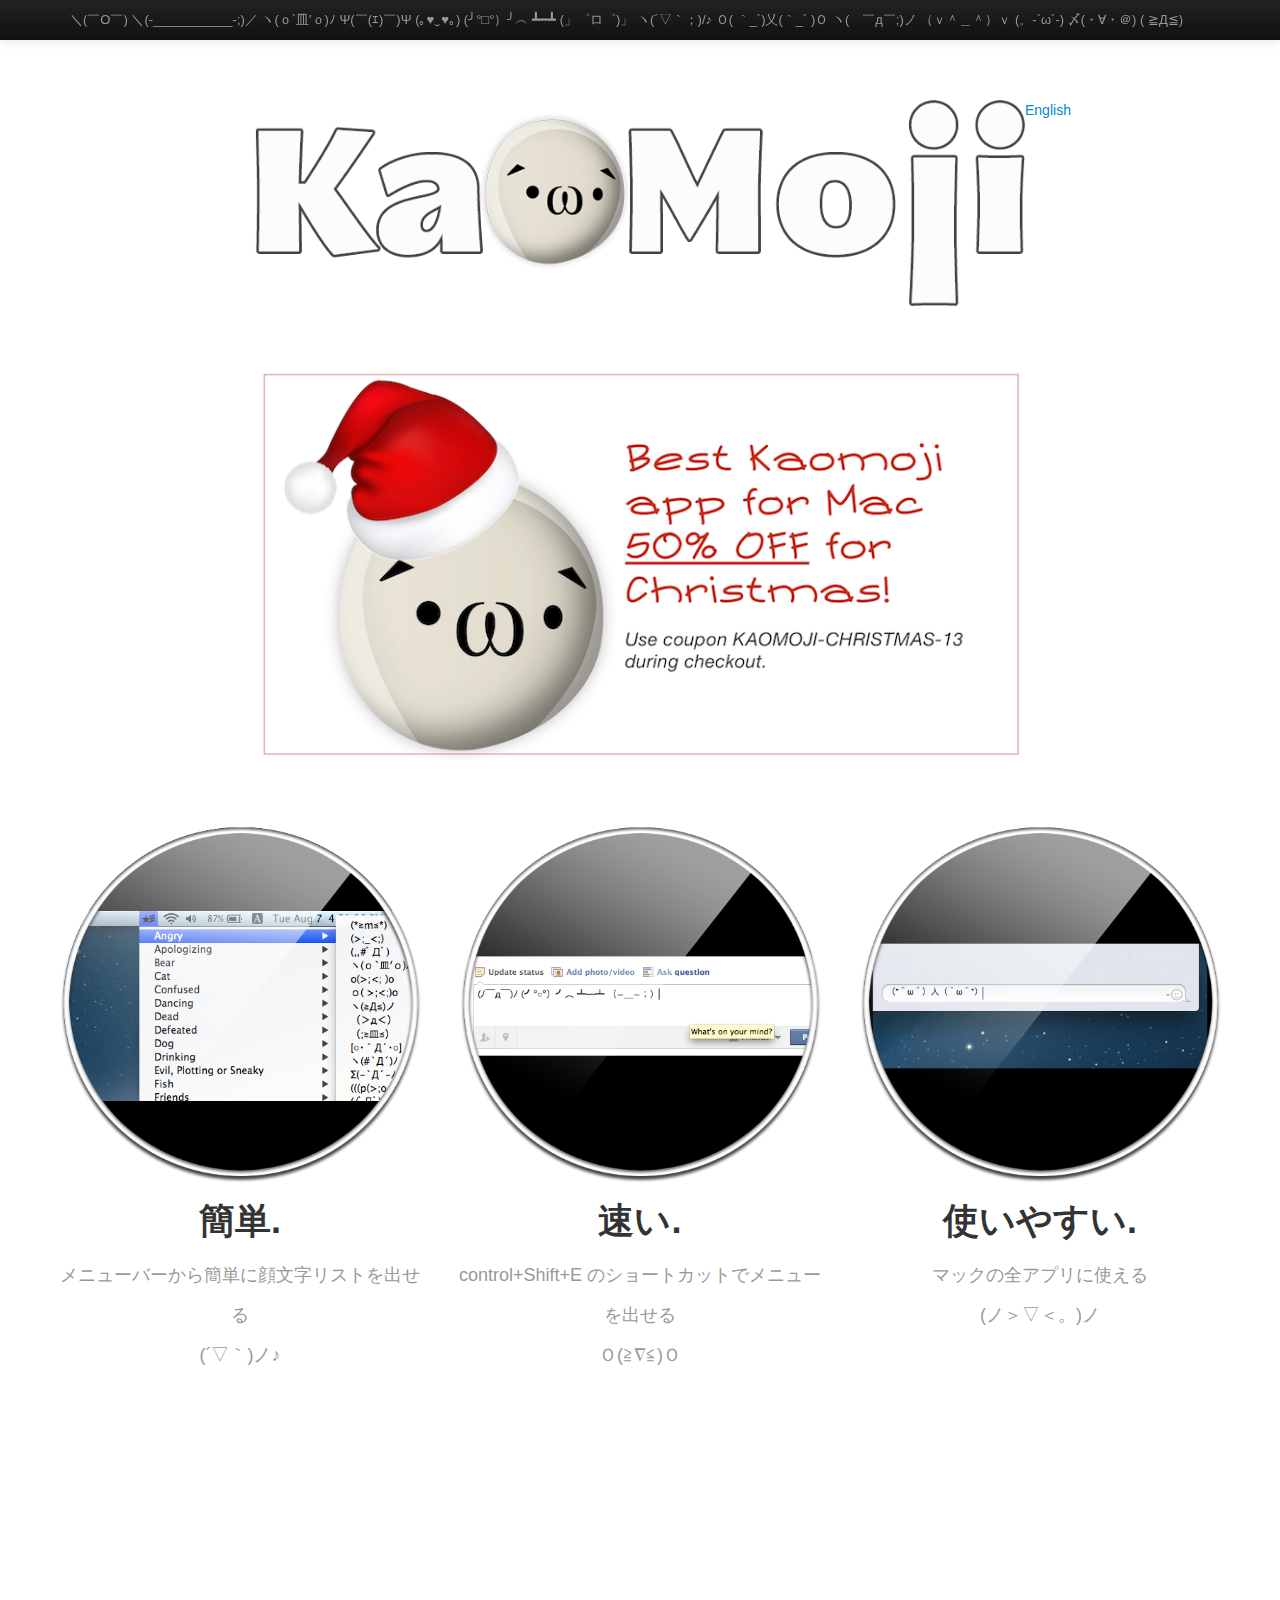
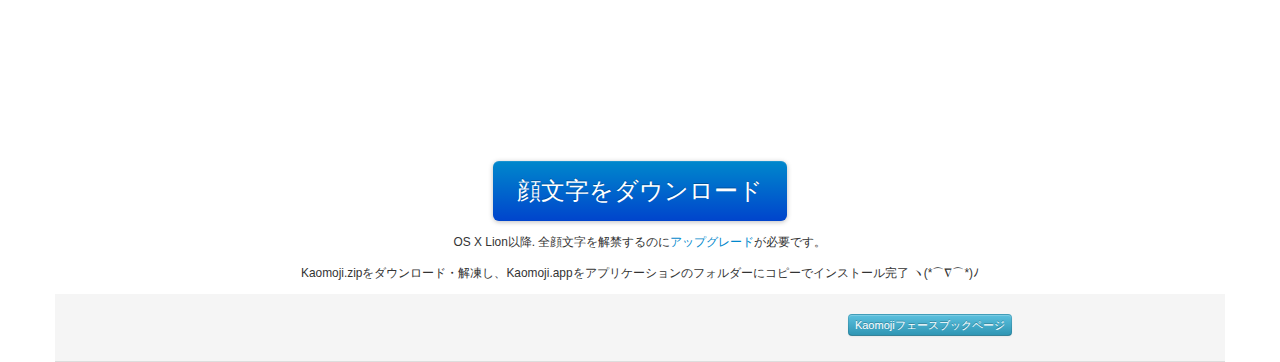
==== commit 3fb1e4e5: "Revert "fix youtube position"" ====
--- a/ja/index.html
+++ b/ja/index.html
@@ -111,12 +111,8 @@
     	</div>
     	<br/>
 	<div class="row">
-	  <div class="span3">
-	  </div>
-	  <div class="span6">
-	    <iframe width="100%" height="320" src="http://www.youtube.com/embed/Njg0Fydg4mU?rel=0" frameborder="0" allowfullscreen></iframe>
-	  </div>
-	  <div class="span3">
+	  <div class="span12 offset3">
+	    <iframe width="560" height="315" src="http://www.youtube.com/embed/Njg0Fydg4mU?rel=0" frameborder="0" allowfullscreen></iframe>
 	  </div>
 	</div>
 	<br/>
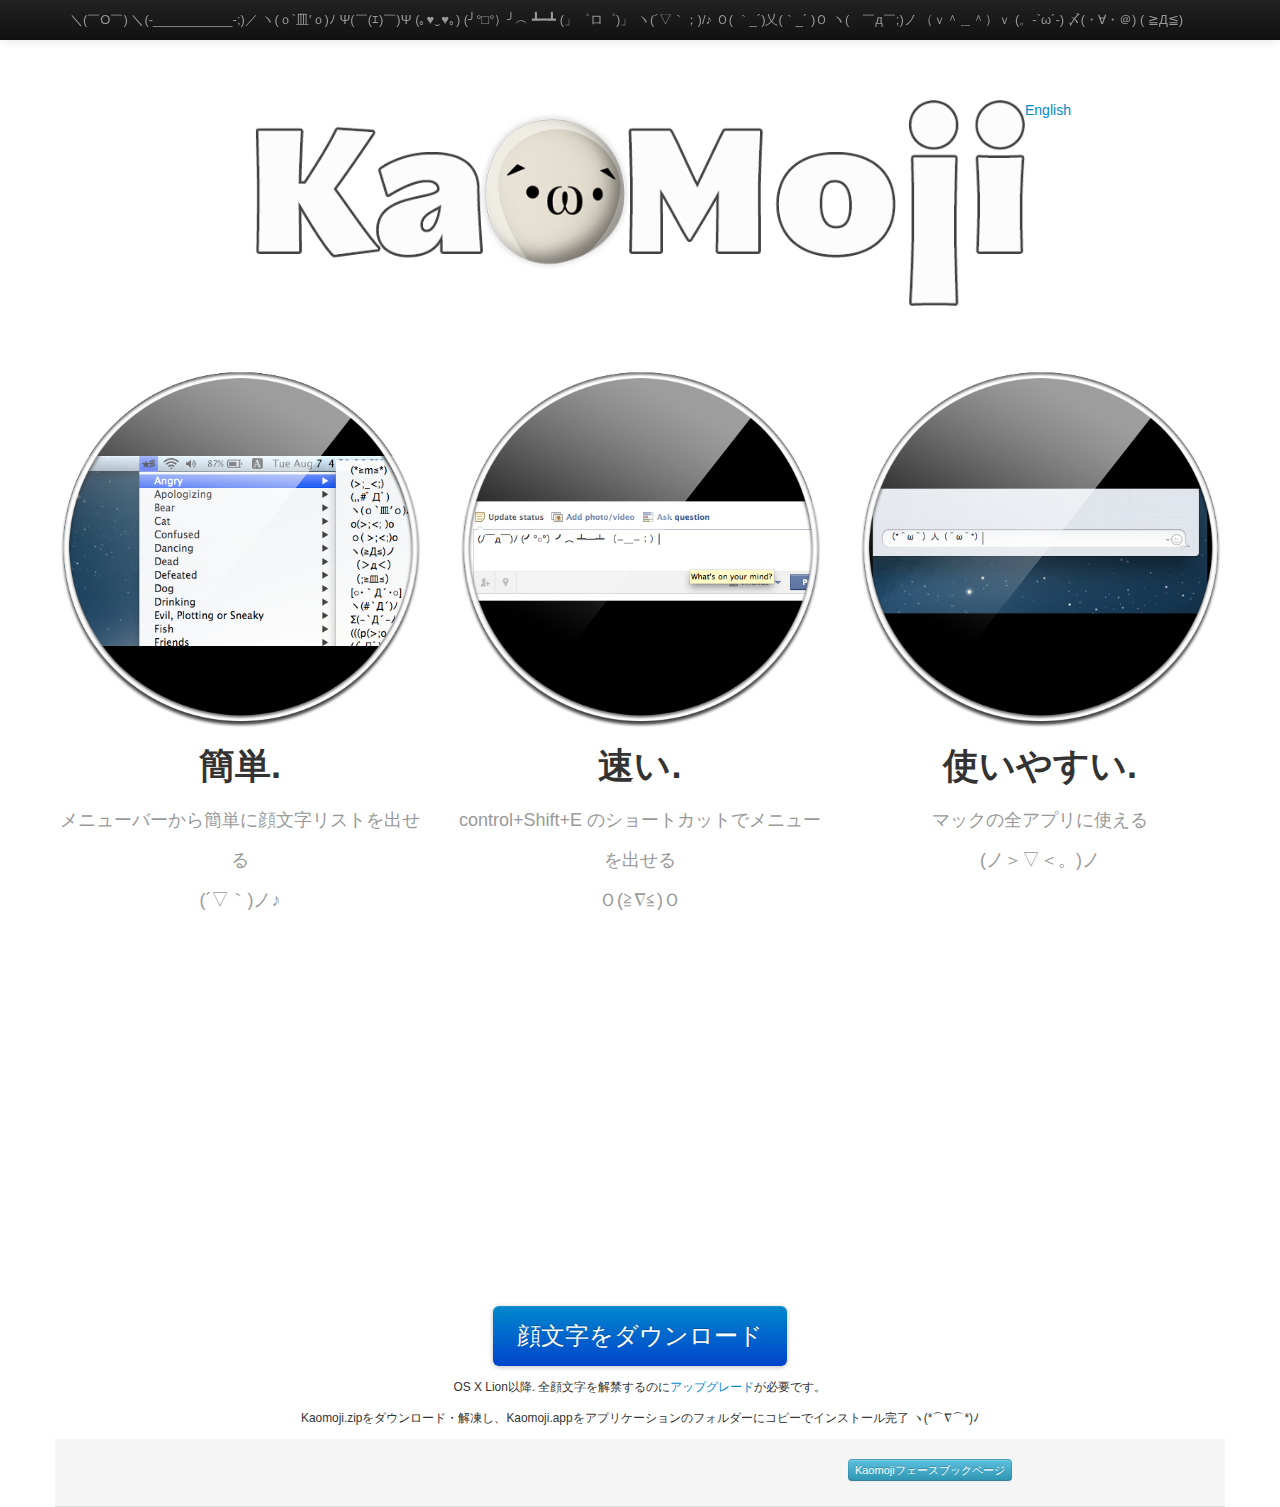
==== commit ab0dcb7e: "Revert "christmas deal"" ====
--- a/ja/index.html
+++ b/ja/index.html
@@ -87,12 +87,6 @@
     	</div>
     	<br/><br/><br/>
     	<div class="row">
-    		<div class="span8 offset2">
-    			<img src="../assets/img/kaomoji-christmas-deal.jpg">
-    		</div>
-    	</div>
-    	<br/><br/><br/>
-    	<div class="row">
     		<div class="span4">
     			<img src="../assets/img/Kaomoji-menubar.png">
     			<h1 align="center">簡単.</h1>
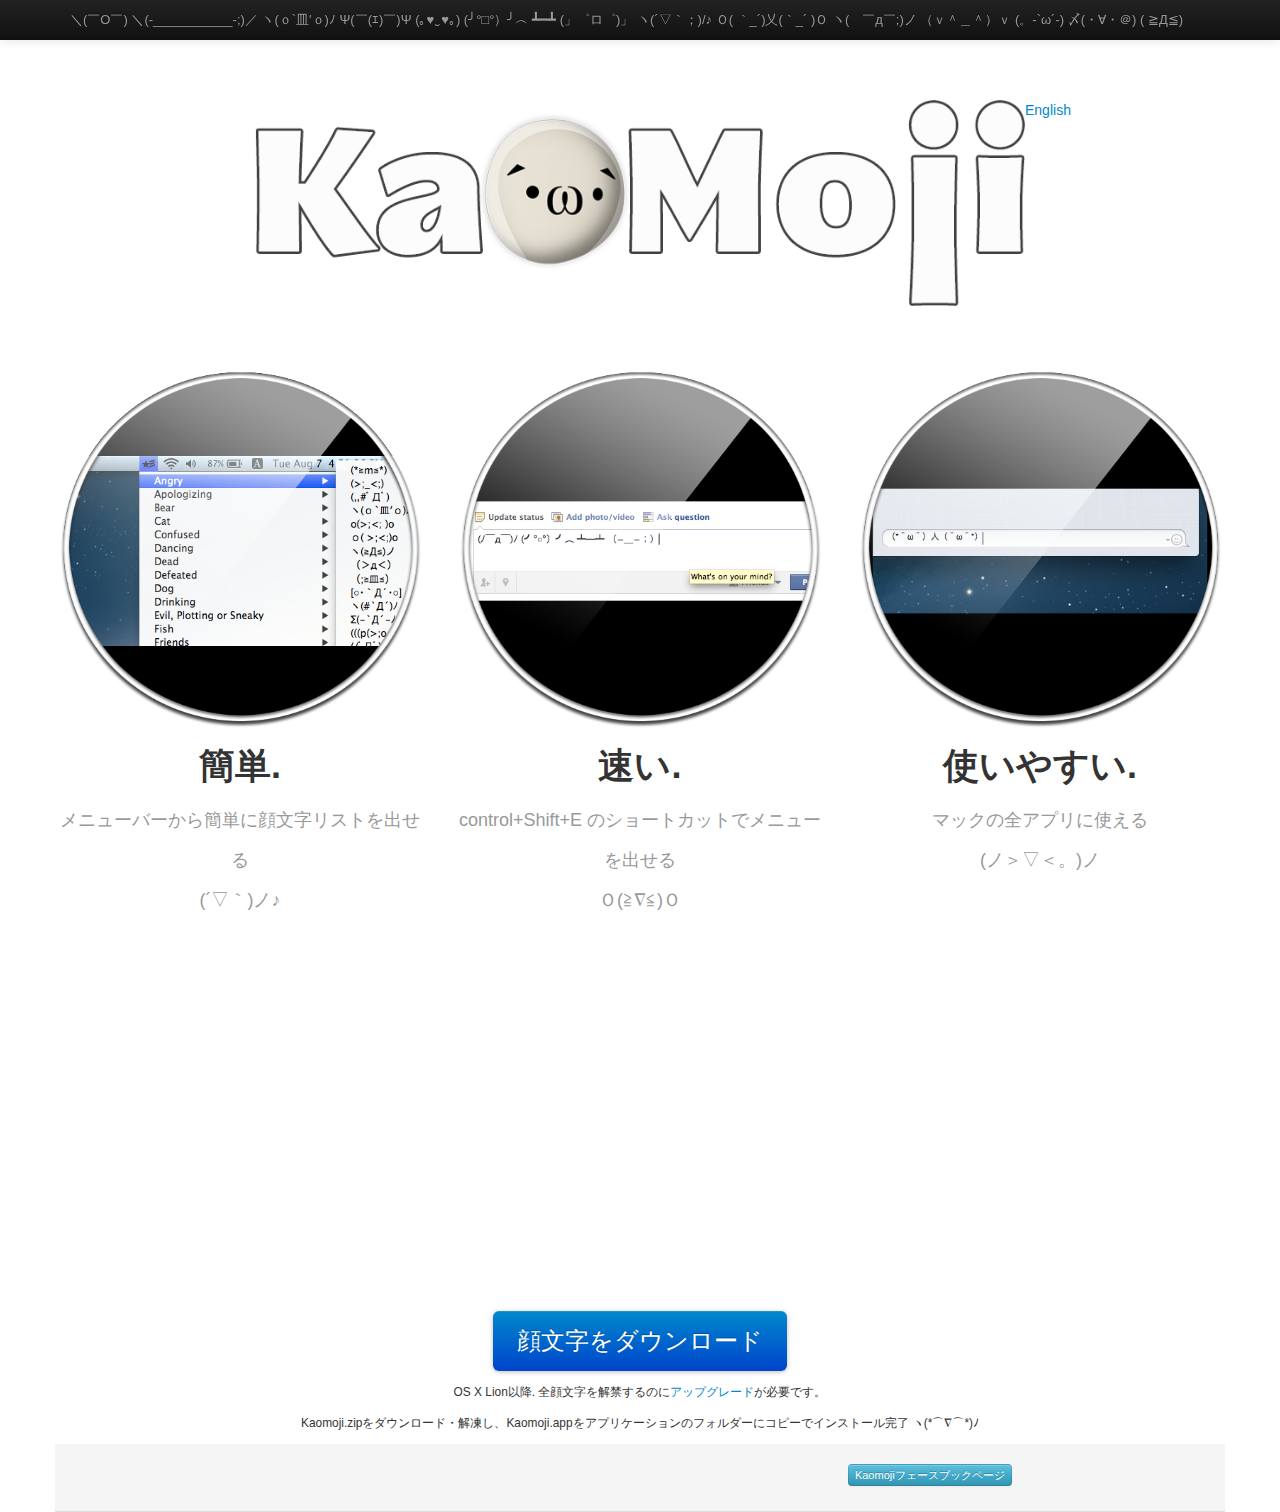
==== commit 8e33d288: "Revert "Revert "fix youtube position""" ====
--- a/ja/index.html
+++ b/ja/index.html
@@ -105,8 +105,12 @@
     	</div>
     	<br/>
 	<div class="row">
-	  <div class="span12 offset3">
-	    <iframe width="560" height="315" src="http://www.youtube.com/embed/Njg0Fydg4mU?rel=0" frameborder="0" allowfullscreen></iframe>
+	  <div class="span3">
+	  </div>
+	  <div class="span6">
+	    <iframe width="100%" height="320" src="http://www.youtube.com/embed/Njg0Fydg4mU?rel=0" frameborder="0" allowfullscreen></iframe>
+	  </div>
+	  <div class="span3">
 	  </div>
 	</div>
 	<br/>
